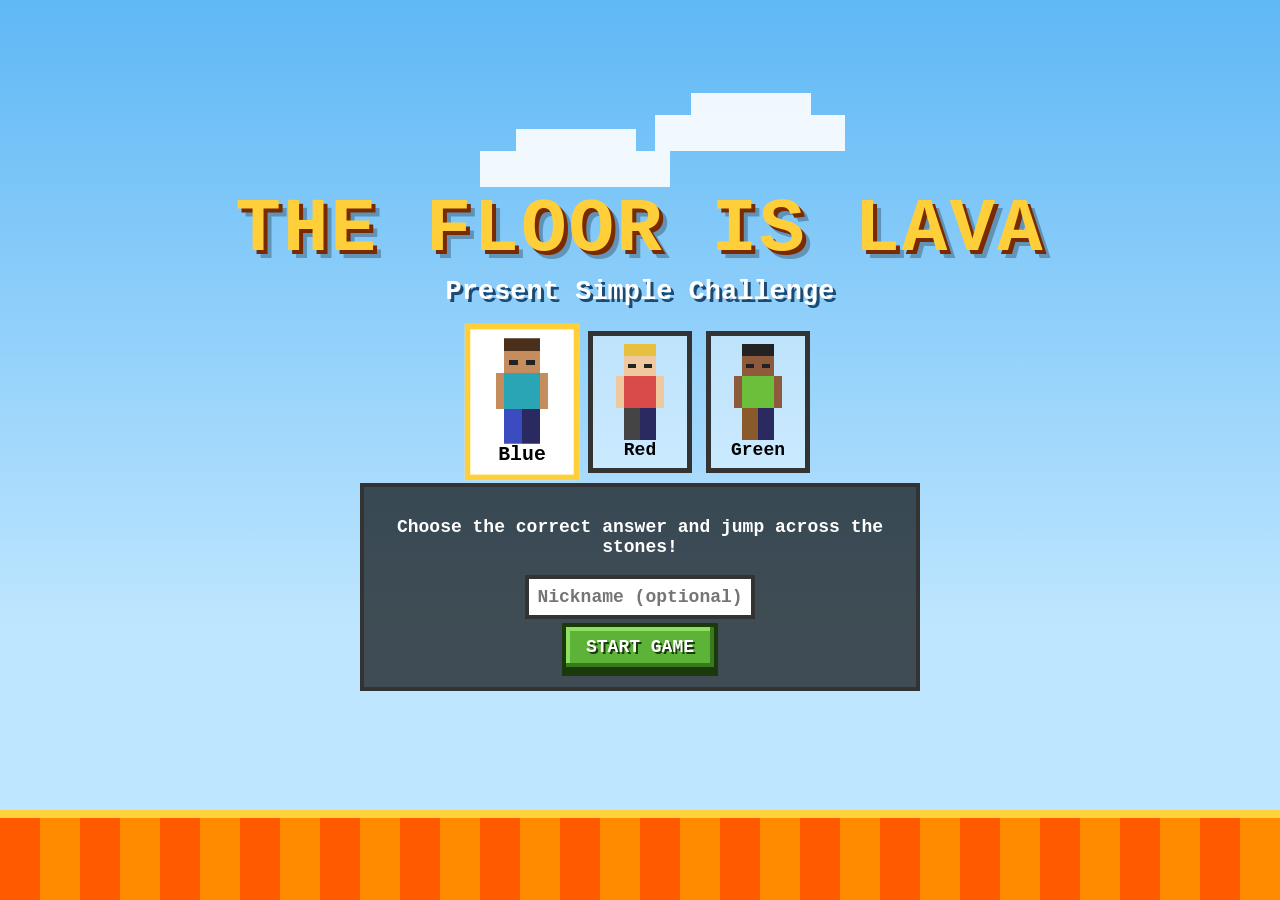
==== index.html @ dff43368 "Add files via upload" ====
<!DOCTYPE html>
<html lang="en"><head><meta charset="utf-8"><meta name="viewport" content="width=device-width,initial-scale=1">
<title>THE FLOOR IS LAVA — Present Simple Challenge</title>
<style>
*{box-sizing:border-box}body{margin:0;font:700 18px "Courier New",Consolas,monospace;color:#fff;background:#1b1b2b;min-height:100vh;overflow-x:hidden}
button{font:inherit;cursor:pointer}[hidden]{display:none!important}
.btn{background:#5cb338;color:#fff;border:4px solid #1a3a0c;box-shadow:inset -4px -4px 0 #3a7a1e,inset 4px 4px 0 #8ee060,0 5px 0 #1a3a0c;padding:10px 20px;text-shadow:2px 2px 0 #1a3a0c;margin:4px}
.btn:hover{filter:brightness(1.1)}.btn:active{transform:translateY(3px)}.btn.o{background:#e8742a;border-color:#5a2208;box-shadow:inset -4px -4px 0 #b4501a,inset 4px 4px 0 #ffa660,0 5px 0 #5a2208;text-shadow:2px 2px 0 #5a2208}.btn.g{background:#777;border-color:#222;box-shadow:inset -4px -4px 0 #555,inset 4px 4px 0 #aaa,0 5px 0 #222;text-shadow:2px 2px 0 #222}
.sky{background:linear-gradient(#5fb8f5,#bfe6ff 70%)}
#start{min-height:100vh;padding-bottom:110px!important;display:flex;flex-direction:column;align-items:center;justify-content:center;text-align:center;padding:16px;position:relative;overflow:hidden}
#start h1{font-size:clamp(32px,8vw,76px);margin:0;color:#ffcf3a;text-shadow:4px 4px 0 #7a2a00,8px 8px 0 #0004;letter-spacing:2px}#start h2{margin:4px 0 14px;color:#fff;text-shadow:3px 3px 0 #1c4a73}
.lavab{z-index:0;pointer-events:none;position:absolute;left:0;right:0;bottom:0;height:90px;background:repeating-linear-gradient(90deg,#ff5a00 0 40px,#ff8c00 40px 80px);border-top:8px solid #ffd23a;animation:lv 3s linear infinite}@keyframes lv{to{background-position:80px 0}}
#start>*:not(.lavab){position:relative;z-index:1}.chars{display:flex;gap:14px;justify-content:center;margin:10px}.cc{background:#fff6;border:5px solid #333;padding:8px;width:104px}.cc.sel{background:#fff;border-color:#ffcf3a;transform:scale(1.1)}
.cc svg{width:48px;height:96px;display:block;margin:auto}input{font:inherit;padding:8px;border:4px solid #333;width:230px;text-align:center}
.card{background:#000a;border:4px solid #333;padding:12px;max-width:560px;position:relative}
#game{height:100vh;display:flex;flex-direction:column}.hud{display:flex;flex-wrap:wrap;gap:6px;align-items:center;justify-content:space-between;padding:6px 10px;background:#222;border-bottom:5px solid #000}
.hud .btn{padding:4px 10px;margin:2px;font-size:15px}.bar{height:14px;width:160px;background:#000;border:3px solid #555;display:inline-block;vertical-align:middle}.bar i{display:block;height:100%;background:#5cb338;width:0;transition:width .5s}
#scene{flex:1;position:relative;overflow:hidden;min-height:340px}#world{position:absolute;left:0;top:0;bottom:0;width:3800px;transition:transform .8s ease}
#lava{position:absolute;left:0;right:0;bottom:0;height:17%;background:repeating-linear-gradient(90deg,#ff4a00 0 36px,#ff9000 36px 72px);border-top:8px solid #ffd23a;animation:lv 2.5s linear infinite;z-index:3}
#lava::after{content:"";position:absolute;inset:0;background:radial-gradient(circle at 30% 30%,#ffe27a 0 6px,#0000 7px),radial-gradient(circle at 70% 60%,#ffe27a 0 5px,#0000 6px);background-size:140px 60px;animation:lv 4s linear infinite}
.cloud{position:absolute;width:120px;height:36px;background:#fff;box-shadow:36px -22px 0 #fff,70px 0 0 #fff;opacity:.9}
.stone{position:absolute;width:100px;height:46px;transform:translate(-50%,0) scale(var(--s,1));transform-origin:50% 0;transition:transform .6s,opacity .6s;border:4px solid #2a2a2a;background:radial-gradient(#9a9a9a 0 2px,#0000 3px) 0 0/16px 16px,linear-gradient(#a6a6a6,#7d7d7d);box-shadow:inset -6px -6px 0 #5e5e5e,inset 6px 6px 0 #c4c4c4,0 14px 0 #4a4a4a;color:#222;text-shadow:none;z-index:2;padding:0}
.stone b{position:absolute;top:-30px;left:50%;transform:translateX(-50%);font-size:13px;color:#fff;text-shadow:2px 2px 0 #000;white-space:nowrap;pointer-events:none}
.stone.on{animation:pu 1s infinite alternate;outline:4px solid #ffcf3a}.stone:disabled{cursor:default}.stone.past{opacity:.55}.stone.gone{transform:translate(-50%,300px) scale(0);opacity:0}
@keyframes pu{to{filter:brightness(1.3)}}
.grass{position:absolute;width:150px;height:52px;transform:translateX(-50%);background:linear-gradient(#5cb338 0 18px,#8a5a2b 18px);border:4px solid #2a2a2a;box-shadow:0 14px 0 #5a3a1a;z-index:2}
#hero{position:absolute;width:36px;height:72px;transition:left .75s linear,top .75s cubic-bezier(.3,1.6,.6,1);z-index:4}#hero svg{width:36px;height:72px;display:block}
#hero.hop svg{animation:hop .75s}@keyframes hop{40%{transform:translateY(-70px)}}#hero.fall{transition:left .5s linear,top 1.1s ease-in,transform 1.1s;transform:rotate(200deg)}#hero.win svg{animation:win .5s infinite alternate}@keyframes win{to{transform:translateY(-20px) rotate(10deg)}}
.pf{position:absolute;width:10px;height:10px;z-index:5;animation:pf .9s forwards;pointer-events:none}@keyframes pf{to{transform:translate(var(--dx),var(--dy));opacity:0}}
#pop,#ov{position:fixed;inset:0;background:#000a;display:flex;align-items:center;justify-content:center;z-index:20;padding:10px}
.qc{background:#c6c6c6;color:#222;border:6px solid #222;box-shadow:inset 6px 6px 0 #fff,inset -6px -6px 0 #888;padding:18px;width:min(560px,100%);text-align:center;text-shadow:none}
.qc h3{margin:6px 0;font-size:clamp(22px,5vw,34px)}.qc .meta{display:flex;justify-content:space-between;font-size:14px;gap:8px}.qc .ans{display:block;width:100%;margin:8px 0;text-align:left;font-size:clamp(18px,4vw,24px);padding:12px;background:#fff;border:4px solid #222;box-shadow:inset -4px -4px 0 #bbb}
.ans:hover:not(:disabled){background:#fff3b0}.ans.ok{background:#5cb338;color:#fff}.ans.no{background:#e04040;color:#fff}.ans:disabled{cursor:default}
.msg{min-height:50px;font-size:17px}.mini svg{width:24px;height:48px}
#ov .qc{background:#333;color:#fff;box-shadow:inset 6px 6px 0 #666}#rep{width:100%;height:120px;font:13px monospace}
@media(max-width:600px){body{font-size:15px}.stone{width:80px}}
</style></head><body>
<section id="start" class="sky"><div class="cloud" style="left:6%;top:8%"></div><div class="cloud" style="right:8%;top:16%"></div>
<h1>THE FLOOR IS LAVA</h1><h2>Present Simple Challenge</h2><div id="chars" class="chars"></div>
<div class="card"><p>Choose the correct answer and jump across the stones!</p><input id="nick" maxlength="12" placeholder="Nickname (optional)"><br><button class="btn" id="go">START GAME</button></div><div class="lavab"></div></section>
<section id="game" hidden><div class="hud"><span>Stone <b id="hs">1</b>/20 <span class="bar"><i id="hb"></i></span></span><span>★ <b id="hst">0</b> · Score <b id="hsc">0</b></span><span><button class="btn g" id="bp">Pause</button><button class="btn g" id="bs">Sound: ON</button><button class="btn o" id="bn">New game</button></span></div>
<div id="scene" class="sky"><div id="world"></div><div id="lava"></div></div></section>
<div id="pop" hidden></div><div id="ov" hidden></div>
<script>
'use strict';
const $=s=>document.querySelector(s),shuf=a=>{a=[...a];for(let i=a.length-1;i>0;i--){const j=Math.random()*(i+1)|0;[a[i],a[j]]=[a[j],a[i]]}return a};
const esc=s=>String(s).replace(/[&<>"']/g,c=>({'&':'&amp;','<':'&lt;','>':'&gt;','"':'&quot;',"'":'&#39;'}[c]));
/* ===== EDITABLE QUESTION BANK: {text, options, correct (index), cat, hint, explain, feedback} ===== */
const CAT={S:'He / She / It + verb-s',B:'I / You / We / They + base verb',N:"Don't vs. doesn't",D:'Do vs. does',V:'Base verb after does / doesn\'t'};
const RULE={S:'He / She / It + verb-s (he plays).',B:'I / You / We / They: the verb has no -s (they run).',N:"Don't = I / you / we / they. Doesn't = he / she / it.",D:'Do = I / you / we / they. Does = he / she / it.',V:'After does / doesn\'t use the base verb, with no -s (Does he play? He doesn\'t play).'};
const mk=(t,o,c,cat,h,fb)=>({text:t,options:o,correct:c,cat,hint:h,explain:RULE[cat],feedback:fb||''});
const BANK=[
mk('He ___ football every day.',['play','plays','playing'],1,'S','Who is it? He / she / it needs a special ending.'),
mk('She ___ apples.',['like','likes','liking'],1,'S','Who is it? He / she / it needs a special ending.'),
mk('They ___ in the park.',['run','runs','running'],0,'B','They is more than one. Does the verb need -s?'),
mk('It ___ fast.',['run','runs','running'],1,'S','It is like he and she. Look at the verb ending.'),
mk('We ___ books.',['reads','read','reading'],1,'B','We is more than one. Does the verb need -s?'),
mk('He ___ football.',["don't play","doesn't play","doesn't plays"],1,'V','Use the helper for he. Then look at the verb: no -s!'),
mk('She ___ milk.',["doesn't drink","don't drink","doesn't drinks"],0,'V','Use the helper for she. Then look at the verb: no -s!'),
mk('They ___ fish.',["doesn't eat","don't eat","don't eats"],1,'N','They is more than one. Which helper is for they?'),
mk('It ___ at night.',["don't sleep","doesn't sleeps","doesn't sleep"],2,'V','After doesn\'t the verb stays short.'),
mk('I ___ TV in the morning.',["doesn't watch","don't watch","don't watches"],1,'N','I uses don\'t. The verb has no -s.'),
mk('___ he play football?',['Do','Does','Is'],1,'D','Who is it? He needs the helper with -s.'),
mk('___ they like apples?',['Does','Do','Are'],1,'D','They is more than one.'),
mk('___ she read books?',['Does','Do','Is'],0,'D','Who is it? She needs the helper with -s.'),
mk('___ you swim?',['Does','Do','Are'],1,'D','You uses the helper without -s.'),
mk('Does it ___ fast?',['runs','running','run'],2,'V','After does the verb stays short.'),
mk('Choose the correct sentence.',["He don't play.","He doesn't play.","He doesn't plays."],1,'V','He needs doesn\'t. The verb has no -s.'),
mk('Choose the correct sentence.',['Does she likes apples?','Do she like apples?','Does she like apples?'],2,'V','She needs does. Then the verb is short.'),
mk('Choose the correct sentence.',['My cat sleeps.','My cat sleep.','My cat sleeping.'],0,'S','My cat = it. Look at the verb ending.'),
mk('They ___ like milk.',["doesn't","don't","isn't"],1,'N','They is more than one. Which helper is for they?'),
mk('Choose the correct sentence.',['Does he plays?',"He doesn't plays.","He doesn't play."],2,'V','Check the verb after does / doesn\'t: no -s!')];
/* ===== Characters ===== */
const CH=[{n:'Blue',hair:'#4a2f1b',shirt:'#2aa5b5',pants:'#3b4cc0',skin:'#c58c5e'},{n:'Red',hair:'#e8c040',shirt:'#d94a4a',pants:'#444',skin:'#f0c8a0'},{n:'Green',hair:'#222',shirt:'#6bbf3a',pants:'#8a5a2b',skin:'#8d5a3b'}];
const svg=c=>`<svg viewBox="0 0 12 24" shape-rendering="crispEdges"><rect x="2" y="0" width="8" height="3" fill="${c.hair}"/><rect x="2" y="2" width="8" height="6" fill="${c.skin}"/><rect x="2" y="2" width="8" height="1" fill="${c.hair}"/><rect x="3" y="5" width="2" height="1" fill="#222"/><rect x="7" y="5" width="2" height="1" fill="#222"/><rect x="2" y="8" width="8" height="8" fill="${c.shirt}"/><rect x="0" y="8" width="2" height="8" fill="${c.skin}"/><rect x="10" y="8" width="2" height="8" fill="${c.skin}"/><rect x="2" y="16" width="4" height="8" fill="${c.pants}"/><rect x="6" y="16" width="4" height="8" fill="#2a2a60"/></svg>`;
/* ===== State ===== */
const N=20,X=s=>230+s*150,TOP=(s,side)=>side?60+(s*5%9):28+(s*7%10),SK=[1,.85,.7,.55,.4,0];
let S={ch:0,sound:true,pause:false,busy:false,nick:''},A;
function snd(f,d,t){if(!S.sound)return;try{const c=S.ac=S.ac||new(window.AudioContext||window.webkitAudioContext)(),o=c.createOscillator(),g=c.createGain();o.type=t||'square';o.frequency.value=f;g.gain.value=.05;o.connect(g);g.connect(c.destination);o.start();o.stop(c.currentTime+d)}catch(e){}}
/* ===== Start screen ===== */
$('#chars').innerHTML=CH.map((c,i)=>`<button class="cc ${i==S.ch?'sel':''}" data-c="${i}">${svg(c)}${c.n}</button>`).join('');
$('#chars').onclick=e=>{const b=e.target.closest('[data-c]');if(!b)return;S.ch=+b.dataset.c;document.querySelectorAll('.cc').forEach((x,i)=>x.classList.toggle('sel',i==S.ch))};
$('#go').onclick=()=>{S.nick=$('#nick').value.trim().slice(0,12);newGame()};
/* ===== Game ===== */
function newGame(){A={ord:shuf(BANK.map((_,i)=>i)),step:0,dmg:{},mis:0,log:BANK.map(()=>({t:0,w:[],ok:0,fell:0})),score:0,stars:0,first:0,bad:0,falls:0,side:0};
$('#start').hidden=true;$('#game').hidden=false;$('#ov').hidden=true;$('#pop').hidden=true;S.busy=false;S.pause=false;$('#bp').textContent='Pause';build();resetLevel()}
function build(){let h='';for(let i=0;i<5;i++)h+=`<div class="cloud" style="left:${300+i*700}px;top:${6+i*5}%"></div>`;
h+='<div class="grass" style="left:90px;top:50%"></div>';
for(let s=0;s<N;s++)for(let d=0;d<2;d++)h+=`<button class="stone" id="st${s}_${d}" data-s="${s}" data-d="${d}" style="left:${X(s)}px;top:${TOP(s,d)}%" aria-label="${d?'Right':'Left'} stone ${s+1}"><b>${d?'RIGHT':'LEFT'}</b></button>`;
const mx=X(N)+60;h+=`<svg style="position:absolute;left:${mx-120}px;bottom:14%;width:440px;height:60%;z-index:1" viewBox="0 0 44 36" shape-rendering="crispEdges"><path d="M0 36V28h6v-6h6v-6h6v-6h6v-6h6V4h4v6h4v6h4v6h4v6h4v6z" fill="#6b6b78"/><path d="M18 6h8v4h-8zM14 10h16v4H14z" fill="#fff"/><rect x="21" y="-2" width="1" height="8" fill="#5a3a1a"/><path d="M22 -2h6v3h-6z" fill="#e04040"/><rect x="30" y="26" width="8" height="6" fill="#c9891a"/><rect x="30" y="26" width="8" height="2" fill="#ffd23a"/><rect x="33" y="28" width="2" height="2" fill="#333"/></svg>`;
h+='<div id="hero"></div>';$('#world').innerHTML=h;$('#hero').innerHTML=svg(CH[S.ch]);document.querySelectorAll('.stone').forEach(b=>b.onclick=()=>openQ(+b.dataset.s,+b.dataset.d))}
function place(x,top){const h=$('#hero');h.style.left=(x-18)+'px';h.style.top=`calc(${top}% - 68px)`;$('#world').style.transform=`translateX(${-Math.max(0,Math.min(x-260,3800-innerWidth))}px)`}
function resetLevel(){A.step=0;A.dmg={};A.mis=0;S.busy=false;const h=$('#hero');h.className='';h.style.transition='none';place(90,50);void h.offsetWidth;h.style.transition='';document.querySelectorAll('.stone').forEach(b=>{b.style.setProperty('--s',1);b.classList.remove('gone','past')});upd()}
function shrink(){document.querySelectorAll(".stone").forEach(b=>{if(+b.dataset.s>=A.step)b.style.setProperty("--s",SK[Math.min(A.mis,4)])})}
function upd(){document.querySelectorAll('.stone').forEach(b=>{const s=+b.dataset.s,on=s==A.step;b.classList.toggle('on',on);b.disabled=!on||S.busy||S.pause;b.classList.toggle('past',s<A.step)});
$('#hs').textContent=Math.min(A.step+1,N);$('#hb').style.width=A.step/N*100+'%';$('#hst').textContent=A.stars;$('#hsc').textContent=A.score}
function burst(x,top,c){const w=$('#world');for(let i=0;i<12;i++){const p=document.createElement('i');p.className='pf';p.style.cssText=`left:${x}px;top:calc(${top}% - 20px);background:${c};--dx:${(Math.random()-.5)*160}px;--dy:${-20-Math.random()*90}px`;w.appendChild(p);setTimeout(()=>p.remove(),950)}}
/* ===== Question popup ===== */
function qi(){return A.ord[A.step]}
function openQ(s,d){if(S.busy||S.pause||s!=A.step)return;A.side=d;snd(440,.08);renderQ('')}
function renderQ(msg,pick,done){const q=BANK[qi()],m=A.mis,p=$('#pop');p.hidden=false;
p.innerHTML=`<div class="qc"><div class="meta"><span class="mini">${svg(CH[S.ch])}</span><span>Question ${A.step+1} of ${N}<br>You chose: <b>${A.side?'RIGHT':'LEFT'} STONE</b></span><span>Mistakes in this level:<br><b>${m} / 5</b></span></div>
<p style="margin:4px">${/___/.test(q.text)?'Choose the correct answer.':''}</p><h3>${esc(q.text).replace('___','<u>&nbsp;&nbsp;&nbsp;&nbsp;&nbsp;</u>')}</h3>
${q.options.map((o,i)=>`<button class="ans ${pick===i?(i==q.correct?'ok':'no'):''}" data-k="${i}" ${done||pick===i?'disabled':''}>${'ABC'[i]}. ${esc(o)}</button>`).join('')}
<div class="msg">${msg}</div>${done?'':'<button class="btn g" id="back">Choose another stone</button>'}</div>`;
if(!done){p.querySelectorAll('.ans').forEach(b=>b.onclick=()=>answer(+b.dataset.k));$('#back').onclick=()=>{p.hidden=true}}}
function answer(k){if(S.busy||S.pause)return;const q=BANK[qi()],L=A.log[qi()],key=A.step+'_'+A.side;L.t++;
if(k==q.correct){S.busy=true;snd(660,.12);setTimeout(()=>snd(880,.15),120);if(!L.ok){L.ok=1;A.stars++;A.score+=L.t==1&&!L.w.length?10:5;if(!L.w.length)A.first++}
renderQ('Correct! Great job!'+(q.feedback?' '+esc(q.feedback):''),k,true);const x=X(A.step),top=TOP(A.step,A.side);setTimeout(()=>{$('#pop').hidden=true;hop(x,top)},900)}
else{snd(160,.25,'sawtooth');L.w.push(q.options[k]);A.bad++;const n=++A.mis;shrink();
if(n>=5){S.busy=true;L.fell++;A.falls++;renderQ('Oh no!',k,true);setTimeout(()=>fall(A.step,A.side),600)}else renderQ('Oops! Try again! Hint: '+esc(q.hint),k)}upd()}
function hop(x,top){const h=$('#hero');h.classList.add('hop');place(x,top);burst(x,top,'#5cb338');burst(x,top,'#ffd23a');setTimeout(()=>{h.classList.remove('hop');A.step++;if(A.step>=N)return finish();S.busy=false;upd()},800)}
function fall(s,d){$('#pop').hidden=true;const h=$('#hero'),x=X(s);place(x,TOP(s,d));setTimeout(()=>{$('#st'+s+'_'+d).classList.add('gone');h.classList.add('fall');h.style.top='110%';snd(120,.6,'sawtooth');burst(x,88,'#ff8c00')},850);
setTimeout(()=>{ov(`<h2 style="color:#ff8c00">Oh no! The floor is lava!</h2><p>Don't worry. Try again from the start!</p><button class="btn o" id="rl">Restart Level</button>`);$('#rl').onclick=()=>{$('#ov').hidden=true;resetLevel()}},2100)}
function ov(h){const o=$('#ov');o.hidden=false;o.innerHTML=`<div class="qc">${h}</div>`}
/* ===== Win + teacher report ===== */
function report(){const L=[],cats={};let n=0;L.push('THE FLOOR IS LAVA — TEACHER REPORT','',`Player: ${S.nick||'(no nickname)'}`,'','Questions to revise:','');
BANK.forEach((q,i)=>{const g=A.log[i];if(!g.w.length&&!g.fell)return;n++;cats[q.cat]=(cats[q.cat]||0)+g.w.length+g.fell;
L.push(`${n}. [Question ${i+1}] ${q.text}`,`   Student's incorrect answer(s): ${g.w.length?g.w.join(' | '):'—'}`,`   Correct answer: ${q.options[q.correct]}`,`   Grammar: ${CAT[q.cat]}`,`   Attempts: ${g.t}${g.fell?` (fell into lava ${g.fell}x, level restarted)`:''}`,`   Rule: ${q.explain}`,'')});
if(!n)L.push('None — all 20 questions were correct on the first attempt!','');
L.push('Most common mistake types:');Object.entries(cats).sort((a,b)=>b[1]-a[1]).forEach(([k,v])=>L.push(`- ${CAT[k]}: ${v}`));if(!n)L.push('- none');
L.push('',`Score: ${A.score} | First-attempt correct: ${A.first}/${N} | Incorrect attempts: ${A.bad} | Falls: ${A.falls}`);return L.join('\n')}
function finish(){S.busy=true;const h=$('#hero');h.classList.add('win');burst(X(N)+120,62,'#ffd23a');snd(784,.3);setTimeout(()=>snd(1046,.4),250);
setTimeout(()=>{const m=A.first>=15?'Amazing! You are a Present Simple hero!':A.first>=8?'Great job! Keep practising!':'Well done! You never gave up!';
ov(`<h2 style="color:#ffcf3a">YOU WIN!</h2><p>${S.nick?esc(S.nick)+', ':''}${m}</p><p>Questions completed: ${N}/${N}<br>Correct first attempts: ${A.first}<br>Incorrect attempts: ${A.bad}<br>Final score: ${A.score} ★${A.stars}</p><button class="btn" id="cp">COPY TEACHER REPORT</button><div id="cpm"></div><textarea id="rep" readonly hidden></textarea><br><button class="btn o" id="again">Play again</button>`);
$('#again').onclick=newGame;$('#cp').onclick=async()=>{const t=report(),ta=$('#rep');ta.value=t;try{await navigator.clipboard.writeText(t);$('#cpm').textContent='Report copied!'}catch(e){ta.hidden=false;ta.select();let ok=false;try{ok=document.execCommand('copy')}catch(_){}$('#cpm').textContent=ok?'Report copied!':'Select the text above and copy it (Ctrl+C).'}}},1200)}
/* ===== Controls ===== */
$('#bp').onclick=()=>{if(!$('#ov').hidden&&!S.pause)return;S.pause=!S.pause;$('#bp').textContent=S.pause?'Resume':'Pause';if(S.pause)ov('<h2>Paused</h2><button class="btn" id="rs">Resume</button>'),$('#rs').onclick=()=>$('#bp').click();else $('#ov').hidden=true;upd()};
$('#bs').onclick=()=>{S.sound=!S.sound;$('#bs').textContent='Sound: '+(S.sound?'ON':'OFF')};
$('#bn').onclick=()=>{if(confirm('Start a new game? Your progress will be lost.'))newGame()};
document.onkeydown=e=>{if($('#game').hidden)return;const k=e.key.toLowerCase();if(k=='p'){$('#bp').click();return}if(S.pause||S.busy)return;
if(!$('#pop').hidden){const i='abc'.indexOf(k)>=0?'abc'.indexOf(k):'123'.indexOf(k);if(i>=0){const b=$('#pop').querySelector(`.ans[data-k="${i}"]`);if(b&&!b.disabled)b.click()}else if(k=='escape')$('#pop').hidden=true}
else if(k=='arrowleft')openQ(A.step,0);else if(k=='arrowright')openQ(A.step,1)};
</script></body></html>
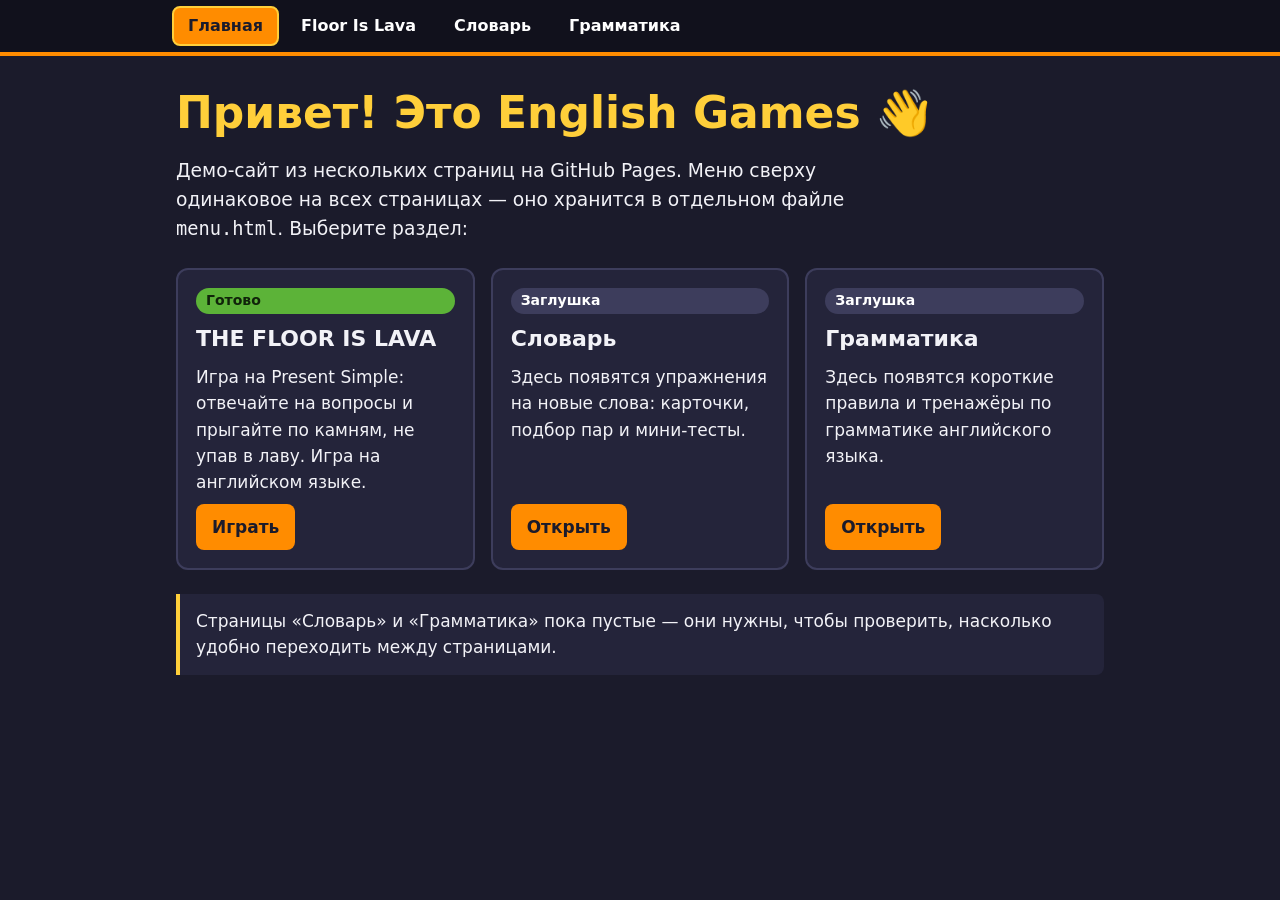
==== commit b222ab45: "Add shared menu, move game to floor-is-lava.html, add home and placeholder pages Co-authored-by: ars" ====
--- a/index.html
+++ b/index.html
@@ -1,134 +1,43 @@
 <!DOCTYPE html>
-<html lang="en"><head><meta charset="utf-8"><meta name="viewport" content="width=device-width,initial-scale=1">
-<title>THE FLOOR IS LAVA — Present Simple Challenge</title>
-<style>
-*{box-sizing:border-box}body{margin:0;font:700 18px "Courier New",Consolas,monospace;color:#fff;background:#1b1b2b;min-height:100vh;overflow-x:hidden}
-button{font:inherit;cursor:pointer}[hidden]{display:none!important}
-.btn{background:#5cb338;color:#fff;border:4px solid #1a3a0c;box-shadow:inset -4px -4px 0 #3a7a1e,inset 4px 4px 0 #8ee060,0 5px 0 #1a3a0c;padding:10px 20px;text-shadow:2px 2px 0 #1a3a0c;margin:4px}
-.btn:hover{filter:brightness(1.1)}.btn:active{transform:translateY(3px)}.btn.o{background:#e8742a;border-color:#5a2208;box-shadow:inset -4px -4px 0 #b4501a,inset 4px 4px 0 #ffa660,0 5px 0 #5a2208;text-shadow:2px 2px 0 #5a2208}.btn.g{background:#777;border-color:#222;box-shadow:inset -4px -4px 0 #555,inset 4px 4px 0 #aaa,0 5px 0 #222;text-shadow:2px 2px 0 #222}
-.sky{background:linear-gradient(#5fb8f5,#bfe6ff 70%)}
-#start{min-height:100vh;padding-bottom:110px!important;display:flex;flex-direction:column;align-items:center;justify-content:center;text-align:center;padding:16px;position:relative;overflow:hidden}
-#start h1{font-size:clamp(32px,8vw,76px);margin:0;color:#ffcf3a;text-shadow:4px 4px 0 #7a2a00,8px 8px 0 #0004;letter-spacing:2px}#start h2{margin:4px 0 14px;color:#fff;text-shadow:3px 3px 0 #1c4a73}
-.lavab{z-index:0;pointer-events:none;position:absolute;left:0;right:0;bottom:0;height:90px;background:repeating-linear-gradient(90deg,#ff5a00 0 40px,#ff8c00 40px 80px);border-top:8px solid #ffd23a;animation:lv 3s linear infinite}@keyframes lv{to{background-position:80px 0}}
-#start>*:not(.lavab){position:relative;z-index:1}.chars{display:flex;gap:14px;justify-content:center;margin:10px}.cc{background:#fff6;border:5px solid #333;padding:8px;width:104px}.cc.sel{background:#fff;border-color:#ffcf3a;transform:scale(1.1)}
-.cc svg{width:48px;height:96px;display:block;margin:auto}input{font:inherit;padding:8px;border:4px solid #333;width:230px;text-align:center}
-.card{background:#000a;border:4px solid #333;padding:12px;max-width:560px;position:relative}
-#game{height:100vh;display:flex;flex-direction:column}.hud{display:flex;flex-wrap:wrap;gap:6px;align-items:center;justify-content:space-between;padding:6px 10px;background:#222;border-bottom:5px solid #000}
-.hud .btn{padding:4px 10px;margin:2px;font-size:15px}.bar{height:14px;width:160px;background:#000;border:3px solid #555;display:inline-block;vertical-align:middle}.bar i{display:block;height:100%;background:#5cb338;width:0;transition:width .5s}
-#scene{flex:1;position:relative;overflow:hidden;min-height:340px}#world{position:absolute;left:0;top:0;bottom:0;width:3800px;transition:transform .8s ease}
-#lava{position:absolute;left:0;right:0;bottom:0;height:17%;background:repeating-linear-gradient(90deg,#ff4a00 0 36px,#ff9000 36px 72px);border-top:8px solid #ffd23a;animation:lv 2.5s linear infinite;z-index:3}
-#lava::after{content:"";position:absolute;inset:0;background:radial-gradient(circle at 30% 30%,#ffe27a 0 6px,#0000 7px),radial-gradient(circle at 70% 60%,#ffe27a 0 5px,#0000 6px);background-size:140px 60px;animation:lv 4s linear infinite}
-.cloud{position:absolute;width:120px;height:36px;background:#fff;box-shadow:36px -22px 0 #fff,70px 0 0 #fff;opacity:.9}
-.stone{position:absolute;width:100px;height:46px;transform:translate(-50%,0) scale(var(--s,1));transform-origin:50% 0;transition:transform .6s,opacity .6s;border:4px solid #2a2a2a;background:radial-gradient(#9a9a9a 0 2px,#0000 3px) 0 0/16px 16px,linear-gradient(#a6a6a6,#7d7d7d);box-shadow:inset -6px -6px 0 #5e5e5e,inset 6px 6px 0 #c4c4c4,0 14px 0 #4a4a4a;color:#222;text-shadow:none;z-index:2;padding:0}
-.stone b{position:absolute;top:-30px;left:50%;transform:translateX(-50%);font-size:13px;color:#fff;text-shadow:2px 2px 0 #000;white-space:nowrap;pointer-events:none}
-.stone.on{animation:pu 1s infinite alternate;outline:4px solid #ffcf3a}.stone:disabled{cursor:default}.stone.past{opacity:.55}.stone.gone{transform:translate(-50%,300px) scale(0);opacity:0}
-@keyframes pu{to{filter:brightness(1.3)}}
-.grass{position:absolute;width:150px;height:52px;transform:translateX(-50%);background:linear-gradient(#5cb338 0 18px,#8a5a2b 18px);border:4px solid #2a2a2a;box-shadow:0 14px 0 #5a3a1a;z-index:2}
-#hero{position:absolute;width:36px;height:72px;transition:left .75s linear,top .75s cubic-bezier(.3,1.6,.6,1);z-index:4}#hero svg{width:36px;height:72px;display:block}
-#hero.hop svg{animation:hop .75s}@keyframes hop{40%{transform:translateY(-70px)}}#hero.fall{transition:left .5s linear,top 1.1s ease-in,transform 1.1s;transform:rotate(200deg)}#hero.win svg{animation:win .5s infinite alternate}@keyframes win{to{transform:translateY(-20px) rotate(10deg)}}
-.pf{position:absolute;width:10px;height:10px;z-index:5;animation:pf .9s forwards;pointer-events:none}@keyframes pf{to{transform:translate(var(--dx),var(--dy));opacity:0}}
-#pop,#ov{position:fixed;inset:0;background:#000a;display:flex;align-items:center;justify-content:center;z-index:20;padding:10px}
-.qc{background:#c6c6c6;color:#222;border:6px solid #222;box-shadow:inset 6px 6px 0 #fff,inset -6px -6px 0 #888;padding:18px;width:min(560px,100%);text-align:center;text-shadow:none}
-.qc h3{margin:6px 0;font-size:clamp(22px,5vw,34px)}.qc .meta{display:flex;justify-content:space-between;font-size:14px;gap:8px}.qc .ans{display:block;width:100%;margin:8px 0;text-align:left;font-size:clamp(18px,4vw,24px);padding:12px;background:#fff;border:4px solid #222;box-shadow:inset -4px -4px 0 #bbb}
-.ans:hover:not(:disabled){background:#fff3b0}.ans.ok{background:#5cb338;color:#fff}.ans.no{background:#e04040;color:#fff}.ans:disabled{cursor:default}
-.msg{min-height:50px;font-size:17px}.mini svg{width:24px;height:48px}
-#ov .qc{background:#333;color:#fff;box-shadow:inset 6px 6px 0 #666}#rep{width:100%;height:120px;font:13px monospace}
-@media(max-width:600px){body{font-size:15px}.stone{width:80px}}
-</style></head><body>
-<section id="start" class="sky"><div class="cloud" style="left:6%;top:8%"></div><div class="cloud" style="right:8%;top:16%"></div>
-<h1>THE FLOOR IS LAVA</h1><h2>Present Simple Challenge</h2><div id="chars" class="chars"></div>
-<div class="card"><p>Choose the correct answer and jump across the stones!</p><input id="nick" maxlength="12" placeholder="Nickname (optional)"><br><button class="btn" id="go">START GAME</button></div><div class="lavab"></div></section>
-<section id="game" hidden><div class="hud"><span>Stone <b id="hs">1</b>/20 <span class="bar"><i id="hb"></i></span></span><span>★ <b id="hst">0</b> · Score <b id="hsc">0</b></span><span><button class="btn g" id="bp">Pause</button><button class="btn g" id="bs">Sound: ON</button><button class="btn o" id="bn">New game</button></span></div>
-<div id="scene" class="sky"><div id="world"></div><div id="lava"></div></div></section>
-<div id="pop" hidden></div><div id="ov" hidden></div>
-<script>
-'use strict';
-const $=s=>document.querySelector(s),shuf=a=>{a=[...a];for(let i=a.length-1;i>0;i--){const j=Math.random()*(i+1)|0;[a[i],a[j]]=[a[j],a[i]]}return a};
-const esc=s=>String(s).replace(/[&<>"']/g,c=>({'&':'&amp;','<':'&lt;','>':'&gt;','"':'&quot;',"'":'&#39;'}[c]));
-/* ===== EDITABLE QUESTION BANK: {text, options, correct (index), cat, hint, explain, feedback} ===== */
-const CAT={S:'He / She / It + verb-s',B:'I / You / We / They + base verb',N:"Don't vs. doesn't",D:'Do vs. does',V:'Base verb after does / doesn\'t'};
-const RULE={S:'He / She / It + verb-s (he plays).',B:'I / You / We / They: the verb has no -s (they run).',N:"Don't = I / you / we / they. Doesn't = he / she / it.",D:'Do = I / you / we / they. Does = he / she / it.',V:'After does / doesn\'t use the base verb, with no -s (Does he play? He doesn\'t play).'};
-const mk=(t,o,c,cat,h,fb)=>({text:t,options:o,correct:c,cat,hint:h,explain:RULE[cat],feedback:fb||''});
-const BANK=[
-mk('He ___ football every day.',['play','plays','playing'],1,'S','Who is it? He / she / it needs a special ending.'),
-mk('She ___ apples.',['like','likes','liking'],1,'S','Who is it? He / she / it needs a special ending.'),
-mk('They ___ in the park.',['run','runs','running'],0,'B','They is more than one. Does the verb need -s?'),
-mk('It ___ fast.',['run','runs','running'],1,'S','It is like he and she. Look at the verb ending.'),
-mk('We ___ books.',['reads','read','reading'],1,'B','We is more than one. Does the verb need -s?'),
-mk('He ___ football.',["don't play","doesn't play","doesn't plays"],1,'V','Use the helper for he. Then look at the verb: no -s!'),
-mk('She ___ milk.',["doesn't drink","don't drink","doesn't drinks"],0,'V','Use the helper for she. Then look at the verb: no -s!'),
-mk('They ___ fish.',["doesn't eat","don't eat","don't eats"],1,'N','They is more than one. Which helper is for they?'),
-mk('It ___ at night.',["don't sleep","doesn't sleeps","doesn't sleep"],2,'V','After doesn\'t the verb stays short.'),
-mk('I ___ TV in the morning.',["doesn't watch","don't watch","don't watches"],1,'N','I uses don\'t. The verb has no -s.'),
-mk('___ he play football?',['Do','Does','Is'],1,'D','Who is it? He needs the helper with -s.'),
-mk('___ they like apples?',['Does','Do','Are'],1,'D','They is more than one.'),
-mk('___ she read books?',['Does','Do','Is'],0,'D','Who is it? She needs the helper with -s.'),
-mk('___ you swim?',['Does','Do','Are'],1,'D','You uses the helper without -s.'),
-mk('Does it ___ fast?',['runs','running','run'],2,'V','After does the verb stays short.'),
-mk('Choose the correct sentence.',["He don't play.","He doesn't play.","He doesn't plays."],1,'V','He needs doesn\'t. The verb has no -s.'),
-mk('Choose the correct sentence.',['Does she likes apples?','Do she like apples?','Does she like apples?'],2,'V','She needs does. Then the verb is short.'),
-mk('Choose the correct sentence.',['My cat sleeps.','My cat sleep.','My cat sleeping.'],0,'S','My cat = it. Look at the verb ending.'),
-mk('They ___ like milk.',["doesn't","don't","isn't"],1,'N','They is more than one. Which helper is for they?'),
-mk('Choose the correct sentence.',['Does he plays?',"He doesn't plays.","He doesn't play."],2,'V','Check the verb after does / doesn\'t: no -s!')];
-/* ===== Characters ===== */
-const CH=[{n:'Blue',hair:'#4a2f1b',shirt:'#2aa5b5',pants:'#3b4cc0',skin:'#c58c5e'},{n:'Red',hair:'#e8c040',shirt:'#d94a4a',pants:'#444',skin:'#f0c8a0'},{n:'Green',hair:'#222',shirt:'#6bbf3a',pants:'#8a5a2b',skin:'#8d5a3b'}];
-const svg=c=>`<svg viewBox="0 0 12 24" shape-rendering="crispEdges"><rect x="2" y="0" width="8" height="3" fill="${c.hair}"/><rect x="2" y="2" width="8" height="6" fill="${c.skin}"/><rect x="2" y="2" width="8" height="1" fill="${c.hair}"/><rect x="3" y="5" width="2" height="1" fill="#222"/><rect x="7" y="5" width="2" height="1" fill="#222"/><rect x="2" y="8" width="8" height="8" fill="${c.shirt}"/><rect x="0" y="8" width="2" height="8" fill="${c.skin}"/><rect x="10" y="8" width="2" height="8" fill="${c.skin}"/><rect x="2" y="16" width="4" height="8" fill="${c.pants}"/><rect x="6" y="16" width="4" height="8" fill="#2a2a60"/></svg>`;
-/* ===== State ===== */
-const N=20,X=s=>230+s*150,TOP=(s,side)=>side?60+(s*5%9):28+(s*7%10),SK=[1,.85,.7,.55,.4,0];
-let S={ch:0,sound:true,pause:false,busy:false,nick:''},A;
-function snd(f,d,t){if(!S.sound)return;try{const c=S.ac=S.ac||new(window.AudioContext||window.webkitAudioContext)(),o=c.createOscillator(),g=c.createGain();o.type=t||'square';o.frequency.value=f;g.gain.value=.05;o.connect(g);g.connect(c.destination);o.start();o.stop(c.currentTime+d)}catch(e){}}
-/* ===== Start screen ===== */
-$('#chars').innerHTML=CH.map((c,i)=>`<button class="cc ${i==S.ch?'sel':''}" data-c="${i}">${svg(c)}${c.n}</button>`).join('');
-$('#chars').onclick=e=>{const b=e.target.closest('[data-c]');if(!b)return;S.ch=+b.dataset.c;document.querySelectorAll('.cc').forEach((x,i)=>x.classList.toggle('sel',i==S.ch))};
-$('#go').onclick=()=>{S.nick=$('#nick').value.trim().slice(0,12);newGame()};
-/* ===== Game ===== */
-function newGame(){A={ord:shuf(BANK.map((_,i)=>i)),step:0,dmg:{},mis:0,log:BANK.map(()=>({t:0,w:[],ok:0,fell:0})),score:0,stars:0,first:0,bad:0,falls:0,side:0};
-$('#start').hidden=true;$('#game').hidden=false;$('#ov').hidden=true;$('#pop').hidden=true;S.busy=false;S.pause=false;$('#bp').textContent='Pause';build();resetLevel()}
-function build(){let h='';for(let i=0;i<5;i++)h+=`<div class="cloud" style="left:${300+i*700}px;top:${6+i*5}%"></div>`;
-h+='<div class="grass" style="left:90px;top:50%"></div>';
-for(let s=0;s<N;s++)for(let d=0;d<2;d++)h+=`<button class="stone" id="st${s}_${d}" data-s="${s}" data-d="${d}" style="left:${X(s)}px;top:${TOP(s,d)}%" aria-label="${d?'Right':'Left'} stone ${s+1}"><b>${d?'RIGHT':'LEFT'}</b></button>`;
-const mx=X(N)+60;h+=`<svg style="position:absolute;left:${mx-120}px;bottom:14%;width:440px;height:60%;z-index:1" viewBox="0 0 44 36" shape-rendering="crispEdges"><path d="M0 36V28h6v-6h6v-6h6v-6h6v-6h6V4h4v6h4v6h4v6h4v6h4v6z" fill="#6b6b78"/><path d="M18 6h8v4h-8zM14 10h16v4H14z" fill="#fff"/><rect x="21" y="-2" width="1" height="8" fill="#5a3a1a"/><path d="M22 -2h6v3h-6z" fill="#e04040"/><rect x="30" y="26" width="8" height="6" fill="#c9891a"/><rect x="30" y="26" width="8" height="2" fill="#ffd23a"/><rect x="33" y="28" width="2" height="2" fill="#333"/></svg>`;
-h+='<div id="hero"></div>';$('#world').innerHTML=h;$('#hero').innerHTML=svg(CH[S.ch]);document.querySelectorAll('.stone').forEach(b=>b.onclick=()=>openQ(+b.dataset.s,+b.dataset.d))}
-function place(x,top){const h=$('#hero');h.style.left=(x-18)+'px';h.style.top=`calc(${top}% - 68px)`;$('#world').style.transform=`translateX(${-Math.max(0,Math.min(x-260,3800-innerWidth))}px)`}
-function resetLevel(){A.step=0;A.dmg={};A.mis=0;S.busy=false;const h=$('#hero');h.className='';h.style.transition='none';place(90,50);void h.offsetWidth;h.style.transition='';document.querySelectorAll('.stone').forEach(b=>{b.style.setProperty('--s',1);b.classList.remove('gone','past')});upd()}
-function shrink(){document.querySelectorAll(".stone").forEach(b=>{if(+b.dataset.s>=A.step)b.style.setProperty("--s",SK[Math.min(A.mis,4)])})}
-function upd(){document.querySelectorAll('.stone').forEach(b=>{const s=+b.dataset.s,on=s==A.step;b.classList.toggle('on',on);b.disabled=!on||S.busy||S.pause;b.classList.toggle('past',s<A.step)});
-$('#hs').textContent=Math.min(A.step+1,N);$('#hb').style.width=A.step/N*100+'%';$('#hst').textContent=A.stars;$('#hsc').textContent=A.score}
-function burst(x,top,c){const w=$('#world');for(let i=0;i<12;i++){const p=document.createElement('i');p.className='pf';p.style.cssText=`left:${x}px;top:calc(${top}% - 20px);background:${c};--dx:${(Math.random()-.5)*160}px;--dy:${-20-Math.random()*90}px`;w.appendChild(p);setTimeout(()=>p.remove(),950)}}
-/* ===== Question popup ===== */
-function qi(){return A.ord[A.step]}
-function openQ(s,d){if(S.busy||S.pause||s!=A.step)return;A.side=d;snd(440,.08);renderQ('')}
-function renderQ(msg,pick,done){const q=BANK[qi()],m=A.mis,p=$('#pop');p.hidden=false;
-p.innerHTML=`<div class="qc"><div class="meta"><span class="mini">${svg(CH[S.ch])}</span><span>Question ${A.step+1} of ${N}<br>You chose: <b>${A.side?'RIGHT':'LEFT'} STONE</b></span><span>Mistakes in this level:<br><b>${m} / 5</b></span></div>
-<p style="margin:4px">${/___/.test(q.text)?'Choose the correct answer.':''}</p><h3>${esc(q.text).replace('___','<u>&nbsp;&nbsp;&nbsp;&nbsp;&nbsp;</u>')}</h3>
-${q.options.map((o,i)=>`<button class="ans ${pick===i?(i==q.correct?'ok':'no'):''}" data-k="${i}" ${done||pick===i?'disabled':''}>${'ABC'[i]}. ${esc(o)}</button>`).join('')}
-<div class="msg">${msg}</div>${done?'':'<button class="btn g" id="back">Choose another stone</button>'}</div>`;
-if(!done){p.querySelectorAll('.ans').forEach(b=>b.onclick=()=>answer(+b.dataset.k));$('#back').onclick=()=>{p.hidden=true}}}
-function answer(k){if(S.busy||S.pause)return;const q=BANK[qi()],L=A.log[qi()],key=A.step+'_'+A.side;L.t++;
-if(k==q.correct){S.busy=true;snd(660,.12);setTimeout(()=>snd(880,.15),120);if(!L.ok){L.ok=1;A.stars++;A.score+=L.t==1&&!L.w.length?10:5;if(!L.w.length)A.first++}
-renderQ('Correct! Great job!'+(q.feedback?' '+esc(q.feedback):''),k,true);const x=X(A.step),top=TOP(A.step,A.side);setTimeout(()=>{$('#pop').hidden=true;hop(x,top)},900)}
-else{snd(160,.25,'sawtooth');L.w.push(q.options[k]);A.bad++;const n=++A.mis;shrink();
-if(n>=5){S.busy=true;L.fell++;A.falls++;renderQ('Oh no!',k,true);setTimeout(()=>fall(A.step,A.side),600)}else renderQ('Oops! Try again! Hint: '+esc(q.hint),k)}upd()}
-function hop(x,top){const h=$('#hero');h.classList.add('hop');place(x,top);burst(x,top,'#5cb338');burst(x,top,'#ffd23a');setTimeout(()=>{h.classList.remove('hop');A.step++;if(A.step>=N)return finish();S.busy=false;upd()},800)}
-function fall(s,d){$('#pop').hidden=true;const h=$('#hero'),x=X(s);place(x,TOP(s,d));setTimeout(()=>{$('#st'+s+'_'+d).classList.add('gone');h.classList.add('fall');h.style.top='110%';snd(120,.6,'sawtooth');burst(x,88,'#ff8c00')},850);
-setTimeout(()=>{ov(`<h2 style="color:#ff8c00">Oh no! The floor is lava!</h2><p>Don't worry. Try again from the start!</p><button class="btn o" id="rl">Restart Level</button>`);$('#rl').onclick=()=>{$('#ov').hidden=true;resetLevel()}},2100)}
-function ov(h){const o=$('#ov');o.hidden=false;o.innerHTML=`<div class="qc">${h}</div>`}
-/* ===== Win + teacher report ===== */
-function report(){const L=[],cats={};let n=0;L.push('THE FLOOR IS LAVA — TEACHER REPORT','',`Player: ${S.nick||'(no nickname)'}`,'','Questions to revise:','');
-BANK.forEach((q,i)=>{const g=A.log[i];if(!g.w.length&&!g.fell)return;n++;cats[q.cat]=(cats[q.cat]||0)+g.w.length+g.fell;
-L.push(`${n}. [Question ${i+1}] ${q.text}`,`   Student's incorrect answer(s): ${g.w.length?g.w.join(' | '):'—'}`,`   Correct answer: ${q.options[q.correct]}`,`   Grammar: ${CAT[q.cat]}`,`   Attempts: ${g.t}${g.fell?` (fell into lava ${g.fell}x, level restarted)`:''}`,`   Rule: ${q.explain}`,'')});
-if(!n)L.push('None — all 20 questions were correct on the first attempt!','');
-L.push('Most common mistake types:');Object.entries(cats).sort((a,b)=>b[1]-a[1]).forEach(([k,v])=>L.push(`- ${CAT[k]}: ${v}`));if(!n)L.push('- none');
-L.push('',`Score: ${A.score} | First-attempt correct: ${A.first}/${N} | Incorrect attempts: ${A.bad} | Falls: ${A.falls}`);return L.join('\n')}
-function finish(){S.busy=true;const h=$('#hero');h.classList.add('win');burst(X(N)+120,62,'#ffd23a');snd(784,.3);setTimeout(()=>snd(1046,.4),250);
-setTimeout(()=>{const m=A.first>=15?'Amazing! You are a Present Simple hero!':A.first>=8?'Great job! Keep practising!':'Well done! You never gave up!';
-ov(`<h2 style="color:#ffcf3a">YOU WIN!</h2><p>${S.nick?esc(S.nick)+', ':''}${m}</p><p>Questions completed: ${N}/${N}<br>Correct first attempts: ${A.first}<br>Incorrect attempts: ${A.bad}<br>Final score: ${A.score} ★${A.stars}</p><button class="btn" id="cp">COPY TEACHER REPORT</button><div id="cpm"></div><textarea id="rep" readonly hidden></textarea><br><button class="btn o" id="again">Play again</button>`);
-$('#again').onclick=newGame;$('#cp').onclick=async()=>{const t=report(),ta=$('#rep');ta.value=t;try{await navigator.clipboard.writeText(t);$('#cpm').textContent='Report copied!'}catch(e){ta.hidden=false;ta.select();let ok=false;try{ok=document.execCommand('copy')}catch(_){}$('#cpm').textContent=ok?'Report copied!':'Select the text above and copy it (Ctrl+C).'}}},1200)}
-/* ===== Controls ===== */
-$('#bp').onclick=()=>{if(!$('#ov').hidden&&!S.pause)return;S.pause=!S.pause;$('#bp').textContent=S.pause?'Resume':'Pause';if(S.pause)ov('<h2>Paused</h2><button class="btn" id="rs">Resume</button>'),$('#rs').onclick=()=>$('#bp').click();else $('#ov').hidden=true;upd()};
-$('#bs').onclick=()=>{S.sound=!S.sound;$('#bs').textContent='Sound: '+(S.sound?'ON':'OFF')};
-$('#bn').onclick=()=>{if(confirm('Start a new game? Your progress will be lost.'))newGame()};
-document.onkeydown=e=>{if($('#game').hidden)return;const k=e.key.toLowerCase();if(k=='p'){$('#bp').click();return}if(S.pause||S.busy)return;
-if(!$('#pop').hidden){const i='abc'.indexOf(k)>=0?'abc'.indexOf(k):'123'.indexOf(k);if(i>=0){const b=$('#pop').querySelector(`.ans[data-k="${i}"]`);if(b&&!b.disabled)b.click()}else if(k=='escape')$('#pop').hidden=true}
-else if(k=='arrowleft')openQ(A.step,0);else if(k=='arrowright')openQ(A.step,1)};
-</script></body></html>
+<html lang="ru">
+<head>
+<meta charset="utf-8">
+<meta name="viewport" content="width=device-width,initial-scale=1">
+<title>English Games — главная</title>
+<meta name="description" content="Небольшие игры и упражнения для изучения английского языка.">
+<link rel="stylesheet" href="assets/site.css">
+<script src="assets/menu.js" defer></script>
+</head>
+<body class="site-page">
+<header class="site-header">
+<nav class="site-nav" aria-label="Меню сайта" data-site-menu="menu.html"><ul class="site-nav__list"><li><a class="site-nav__link" href="index.html">Главная</a></li><li><a class="site-nav__link" href="menu.html">Все разделы</a></li></ul></nav>
+</header>
+<main class="site-main">
+  <h1>Привет! Это English Games 👋</h1>
+  <p class="site-lead">Демо-сайт из нескольких страниц на GitHub Pages. Меню сверху одинаковое на всех страницах — оно хранится в отдельном файле <code>menu.html</code>. Выберите раздел:</p>
+
+  <ul class="site-cards">
+    <li class="site-card">
+      <span class="site-badge site-badge--ready">Готово</span>
+      <h2>THE FLOOR IS LAVA</h2>
+      <p>Игра на Present Simple: отвечайте на вопросы и прыгайте по камням, не упав в лаву. Игра на английском языке.</p>
+      <a class="site-button" href="floor-is-lava.html">Играть</a>
+    </li>
+    <li class="site-card">
+      <span class="site-badge">Заглушка</span>
+      <h2>Словарь</h2>
+      <p>Здесь появятся упражнения на новые слова: карточки, подбор пар и мини-тесты.</p>
+      <a class="site-button" href="vocabulary.html">Открыть</a>
+    </li>
+    <li class="site-card">
+      <span class="site-badge">Заглушка</span>
+      <h2>Грамматика</h2>
+      <p>Здесь появятся короткие правила и тренажёры по грамматике английского языка.</p>
+      <a class="site-button" href="grammar.html">Открыть</a>
+    </li>
+  </ul>
+
+  <p class="site-note">Страницы «Словарь» и «Грамматика» пока пустые — они нужны, чтобы проверить, насколько удобно переходить между страницами.</p>
+</main>
+</body>
+</html>
--- a/assets/site.css
+++ b/assets/site.css
@@ -0,0 +1,183 @@
+/*
+ * Shared styles. Every selector is namespaced with .site- so this file can be
+ * included in the game page without affecting the game's own styles.
+ */
+
+/* ---------- Shared menu ---------- */
+.site-header {
+  position: relative;
+  z-index: 10; /* below the game's popups/overlays (z-index: 20) */
+  background: #11111c;
+  border-bottom: 4px solid #ff8c00;
+  font: 600 16px/1.3 system-ui, -apple-system, "Segoe UI", Roboto, Arial, sans-serif;
+  color: #fff;
+  text-shadow: none;
+}
+
+.site-header *,
+.site-page *,
+.site-page *::before,
+.site-page *::after {
+  box-sizing: border-box;
+}
+
+.site-nav {
+  max-width: 960px;
+  margin: 0 auto;
+  padding: 6px 12px;
+}
+
+.site-nav__list {
+  display: flex;
+  flex-wrap: wrap;
+  gap: 6px;
+  margin: 0;
+  padding: 0;
+  list-style: none;
+}
+
+.site-nav__link {
+  display: inline-flex;
+  align-items: center;
+  min-height: 40px;
+  padding: 6px 14px;
+  border: 2px solid transparent;
+  border-radius: 8px;
+  color: #fff;
+  text-decoration: none;
+  white-space: nowrap;
+}
+
+.site-nav__link:hover {
+  background: #2a2a40;
+  border-color: #3d3d5c;
+}
+
+.site-nav__link:focus-visible {
+  outline: 3px solid #ffcf3a;
+  outline-offset: 2px;
+}
+
+.site-nav__link[aria-current="page"] {
+  background: #ff8c00;
+  border-color: #ffcf3a;
+  color: #1b1b2b;
+}
+
+@media (max-width: 600px) {
+  .site-nav { padding: 6px 8px; }
+  .site-nav__list { gap: 4px; }
+  .site-nav__link { padding: 6px 10px; font-size: 15px; }
+}
+
+/* ---------- Content pages (home, placeholders) ---------- */
+body.site-page {
+  margin: 0;
+  min-height: 100vh;
+  background: #1b1b2b;
+  color: #f2f2f7;
+  font: 400 17px/1.55 system-ui, -apple-system, "Segoe UI", Roboto, Arial, sans-serif;
+}
+
+.site-main {
+  max-width: 960px;
+  margin: 0 auto;
+  padding: 24px 16px 48px;
+}
+
+.site-main h1 {
+  margin: 8px 0 12px;
+  font-size: clamp(28px, 6vw, 44px);
+  line-height: 1.15;
+  color: #ffcf3a;
+}
+
+.site-main a {
+  color: #ffcf3a;
+}
+
+.site-main a:focus-visible {
+  outline: 3px solid #ffcf3a;
+  outline-offset: 2px;
+}
+
+.site-lead {
+  font-size: 1.1em;
+  max-width: 680px;
+}
+
+.site-badge {
+  display: inline-block;
+  padding: 2px 10px;
+  border-radius: 999px;
+  background: #3d3d5c;
+  color: #fff;
+  font-size: 14px;
+  font-weight: 600;
+}
+
+.site-badge--ready {
+  background: #5cb338;
+  color: #10240a;
+}
+
+.site-cards {
+  display: grid;
+  grid-template-columns: repeat(auto-fit, minmax(240px, 1fr));
+  gap: 16px;
+  margin: 24px 0 0;
+  padding: 0;
+  list-style: none;
+}
+
+.site-card {
+  display: flex;
+  flex-direction: column;
+  gap: 8px;
+  height: 100%;
+  box-sizing: border-box;
+  padding: 18px;
+  border: 2px solid #3d3d5c;
+  border-radius: 12px;
+  background: #24243a;
+}
+
+.site-card h2 {
+  margin: 0;
+  font-size: 22px;
+}
+
+.site-card p {
+  margin: 0;
+  flex: 1;
+}
+
+.site-main .site-button {
+  align-self: flex-start;
+  display: inline-block;
+  padding: 10px 16px;
+  border-radius: 8px;
+  background: #ff8c00;
+  color: #1b1b2b;
+  font-weight: 700;
+  text-decoration: none;
+}
+
+.site-main .site-button:hover {
+  background: #ffa640;
+}
+
+.site-note {
+  margin-top: 24px;
+  padding: 14px 16px;
+  border-left: 4px solid #ffcf3a;
+  background: #24243a;
+  border-radius: 0 8px 8px 0;
+}
+
+.site-pager {
+  display: flex;
+  flex-wrap: wrap;
+  gap: 12px;
+  margin-top: 28px;
+}
